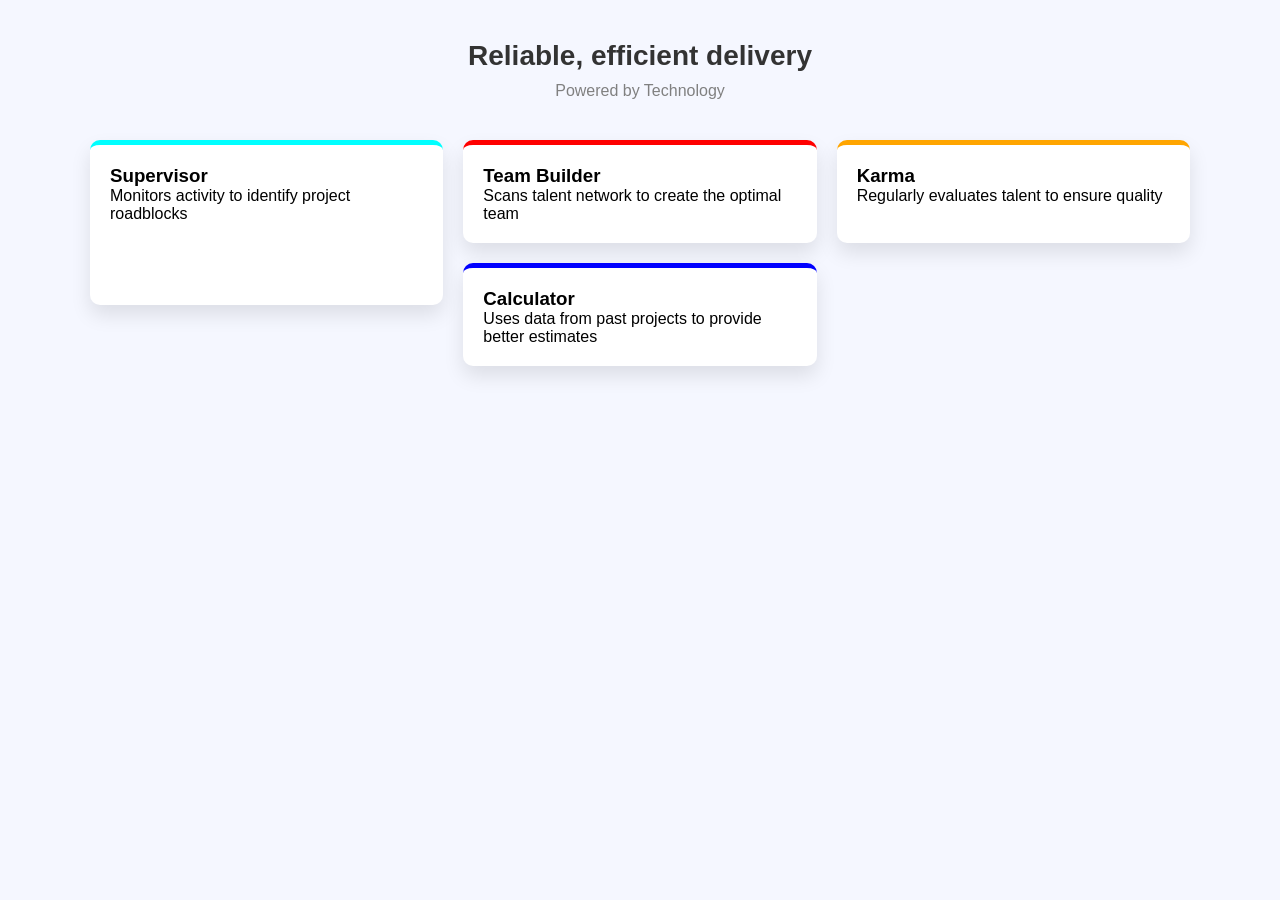
==== index.html @ fbebdd29 "Rename index (1).html to index.html" ====
<!DOCTYPE html>
<html lang="en">
<head>
  <meta charset="UTF-8">
  <meta name="viewport" content="width=device-width, initial-scale=1.0">
  <title>Four Card Feature</title>
  <link rel="stylesheet" href="styles.css">
</head>

<body>

  <section class="container">
    <h1>Reliable, efficient delivery</h1>
    <p class="subtitle">Powered by Technology</p>

    <div class="cards">

      <div class="card card1">
        <h3>Supervisor</h3>
        <p>Monitors activity to identify project roadblocks</p>
      </div>

      <div class="card card2">
        <h3>Team Builder</h3>
        <p>Scans talent network to create the optimal team</p>
      </div>

      <div class="card card3">
        <h3>Karma</h3>
        <p>Regularly evaluates talent to ensure quality</p>
      </div>

      <div class="card card4">
        <h3>Calculator</h3>
        <p>Uses data from past projects to provide better estimates</p>
      </div>

    </div>
  </section>

</body>
</html>
---- styles.css ----
* {
  margin: 0;
  padding: 0;
  box-sizing: border-box;
  font-family: Arial, sans-serif;
}

body {
  background: #f5f7ff;
  padding: 40px;
  text-align: center;
}

.container {
  max-width: 1100px;
  margin: auto;
}

h1 {
  font-size: 28px;
  color: #333;
}

.subtitle {
  color: gray;
  margin-top: 10px;
}

.cards {
  display: grid;
  grid-template-columns: 1fr;
  gap: 20px;
  margin-top: 40px;
}

.card {
  background: white;
  padding: 20px;
  border-radius: 10px;
  box-shadow: 0 10px 20px rgba(0,0,0,0.1);
  text-align: left;
}

.card1 { border-top: 5px solid cyan; }
.card2 { border-top: 5px solid red; }
.card3 { border-top: 5px solid orange; }
.card4 { border-top: 5px solid blue; }

@media (min-width: 768px) {
  .cards {
    grid-template-columns: 1fr 1fr;
  }
}

@media (min-width: 1024px) {
  .cards {
    grid-template-columns: 1fr 1fr 1fr;
  }

  .card1 {
    grid-row: span 2;
  }

  .card4 {
    grid-row: span 2;
  }
}
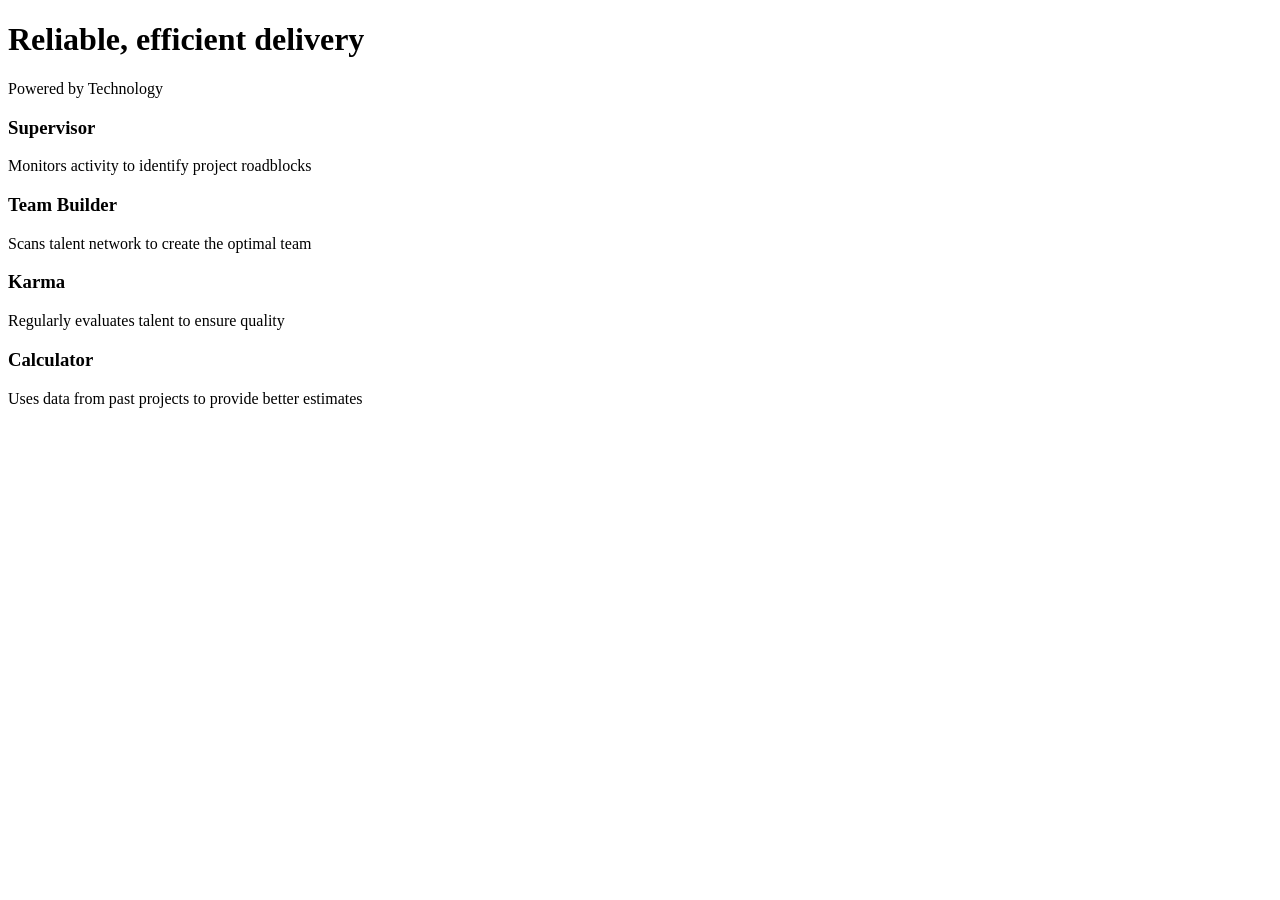
==== commit db275f14: "Refactor HTML structure and update stylesheet link" ====
--- a/index.html
+++ b/index.html
@@ -4,39 +4,42 @@
   <meta charset="UTF-8">
   <meta name="viewport" content="width=device-width, initial-scale=1.0">
   <title>Four Card Feature</title>
-  <link rel="stylesheet" href="styles.css">
+  <link rel="stylesheet" href="style.css">
 </head>
-
 <body>
 
-  <section class="container">
-    <h1>Reliable, efficient delivery</h1>
-    <p class="subtitle">Powered by Technology</p>
+  <main class="container">
 
-    <div class="cards">
+    <header class="header">
+      <h1>Reliable, efficient delivery</h1>
+      <p>Powered by Technology</p>
+    </header>
 
-      <div class="card card1">
+    <section class="cards">
+
+      <div class="card card--cyan">
         <h3>Supervisor</h3>
         <p>Monitors activity to identify project roadblocks</p>
       </div>
 
-      <div class="card card2">
+      <div class="card card--red">
         <h3>Team Builder</h3>
         <p>Scans talent network to create the optimal team</p>
       </div>
 
-      <div class="card card3">
+      <div class="card card--orange">
         <h3>Karma</h3>
         <p>Regularly evaluates talent to ensure quality</p>
       </div>
 
-      <div class="card card4">
+      <div class="card card--blue">
         <h3>Calculator</h3>
         <p>Uses data from past projects to provide better estimates</p>
       </div>
 
-    </div>
-  </section>
+    </section>
+
+  </main>
 
 </body>
 </html>
